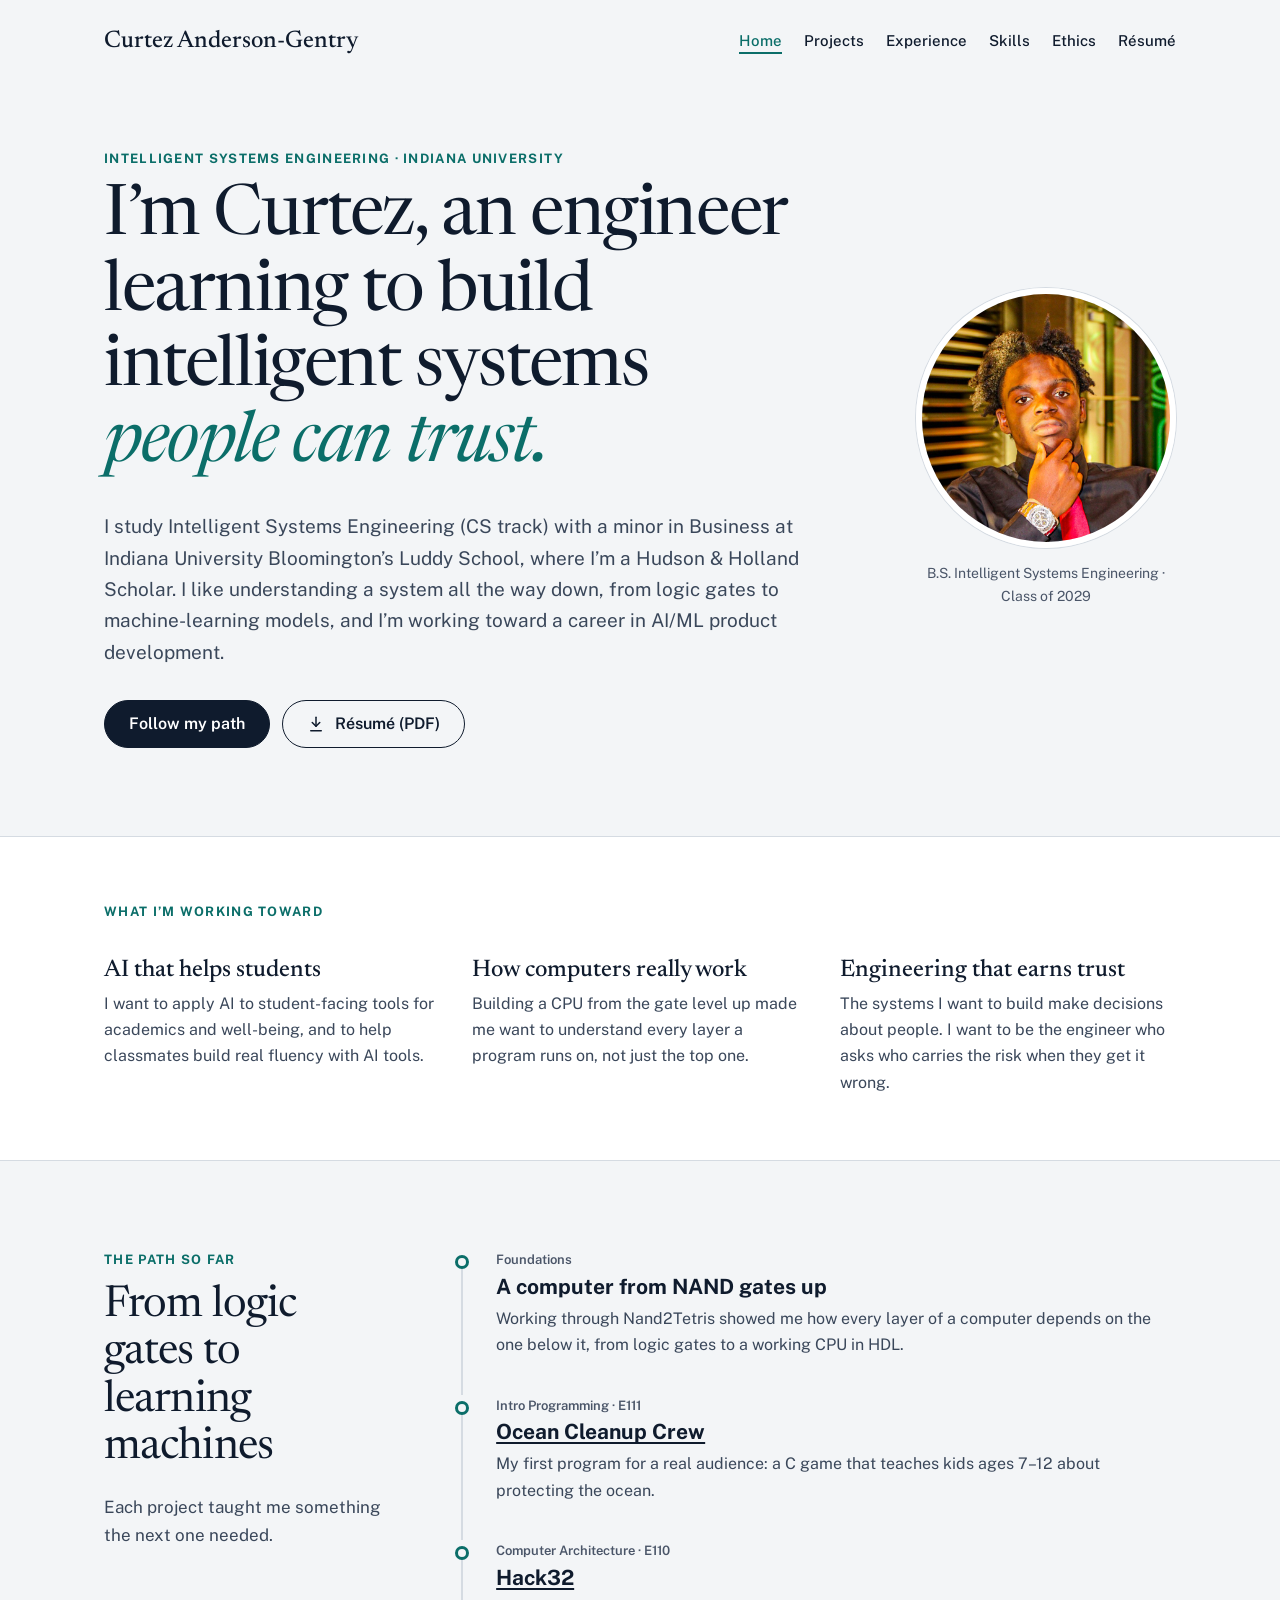
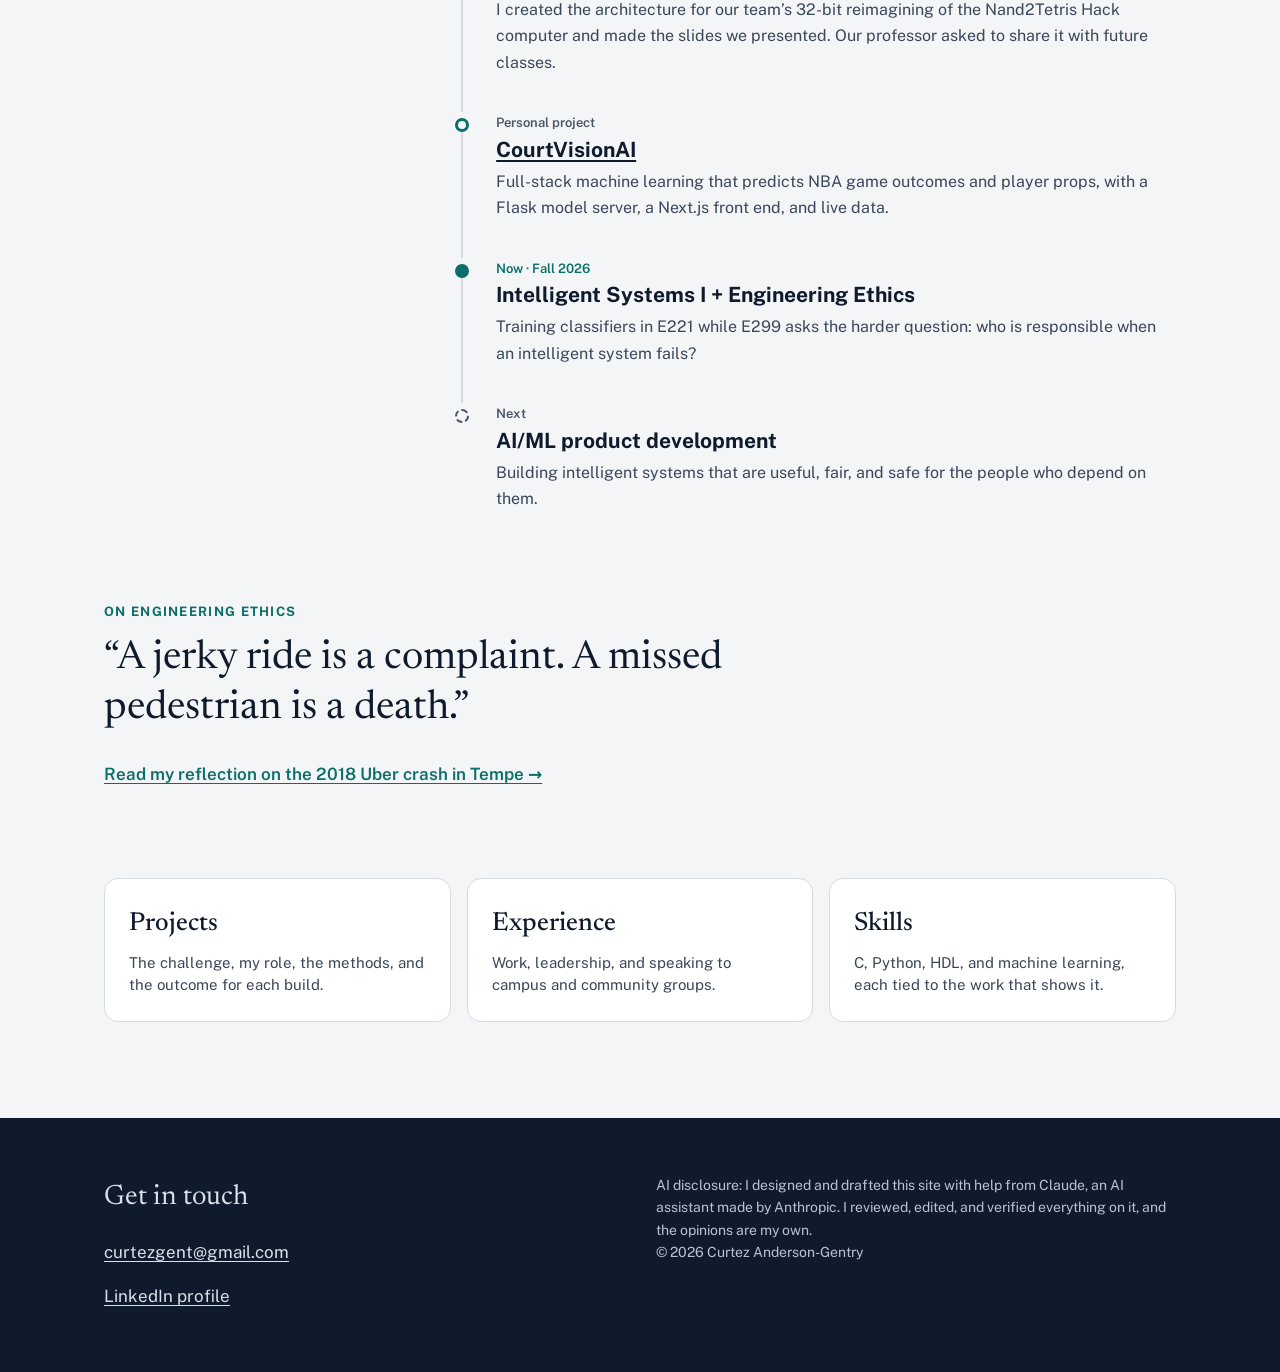
==== index.html @ be0891ab "Add files via upload" ====
<!doctype html>
<html lang="en">
<head>
  <meta charset="utf-8">
  <meta name="viewport" content="width=device-width, initial-scale=1, viewport-fit=cover">
  <title>Curtez Anderson-Gentry Portfolio</title>
  <meta name="description" content="Curtez Anderson-Gentry is an Intelligent Systems Engineering student at Indiana University working toward AI/ML product development.">
  <meta name="author" content="Curtez Anderson-Gentry">
  <link rel="icon" href="assets/img/favicon.svg" type="image/svg+xml">
  <link rel="preconnect" href="https://fonts.googleapis.com">
  <link rel="preconnect" href="https://fonts.gstatic.com" crossorigin>
  <link rel="stylesheet" href="https://fonts.googleapis.com/css2?family=Newsreader:ital,opsz,wght@0,6..72,400;0,6..72,500;1,6..72,400&amp;family=Public+Sans:wght@400;500;600;700&amp;display=swap">
  <link rel="stylesheet" href="assets/css/style.css">
</head>
<body>
  <a class="skip-link" href="#main">Skip to content</a>

  <header class="site-header">
    <div class="wrap">
      <a class="site-name" href="index.html">Curtez Anderson-Gentry</a>
      <nav class="site-nav" aria-label="Main">
        <ul>
          <li><a href="index.html" aria-current="page">Home</a></li>
          <li><a href="projects.html">Projects</a></li>
          <li><a href="experience.html">Experience</a></li>
          <li><a href="skills.html">Skills</a></li>
          <li><a href="ethics.html">Ethics</a></li>
          <li><a href="resume.html">Résumé</a></li>
        </ul>
      </nav>
    </div>
  </header>

  <main id="main">

    <div class="wrap">
      <section class="hero" aria-labelledby="hero-title">
        <div class="hero-text">
          <p class="eyebrow">Intelligent Systems Engineering · Indiana University</p>
          <h1 id="hero-title" class="display">I’m Curtez, an engineer learning to build intelligent systems <em>people can trust.</em></h1>
          <p class="lede">I study Intelligent Systems Engineering (CS track) with a minor in Business at Indiana University Bloomington’s Luddy School, where I’m a Hudson &amp; Holland Scholar. I like understanding a system all the way down, from logic gates to machine-learning models, and I’m working toward a career in AI/ML product development.</p>
          <div class="actions">
            <a class="btn btn-primary" href="#path">Follow my path</a>
            <a class="btn btn-secondary" href="assets/Curtez_Anderson-Gentry_Resume.pdf"><svg aria-hidden="true" width="18" height="18" viewBox="0 0 24 24" fill="none" stroke="currentColor" stroke-width="2" stroke-linecap="round" stroke-linejoin="round"><path d="M12 3v12"></path><path d="M7 10l5 5 5-5"></path><path d="M5 21h14"></path></svg>Résumé (PDF)</a>
          </div>
        </div>
        <figure class="hero-photo">
          <img src="assets/img/headshot.jpg" width="800" height="800" alt="Curtez Anderson-Gentry in a black dress shirt and red tie, resting his chin on his hand.">
          <figcaption>B.S. Intelligent Systems Engineering · Class of 2029</figcaption>
        </figure>
      </section>
    </div>

    <section class="band" aria-labelledby="interests-title">
      <div class="wrap interests">
        <h2 id="interests-title" class="eyebrow">What I’m working toward</h2>
        <div class="interest">
          <h3>AI that helps students</h3>
          <p>I want to apply AI to student-facing tools for academics and well-being, and to help classmates build real fluency with AI tools.</p>
        </div>
        <div class="interest">
          <h3>How computers really work</h3>
          <p>Building a CPU from the gate level up made me want to understand every layer a program runs on, not just the top one.</p>
        </div>
        <div class="interest">
          <h3>Engineering that earns trust</h3>
          <p>The systems I want to build make decisions about people. I want to be the engineer who asks who carries the risk when they get it wrong.</p>
        </div>
      </div>
    </section>

    <div class="wrap">
      <section id="path" class="path" aria-labelledby="path-title">
        <div class="path-intro">
          <p class="eyebrow">The path so far</p>
          <h2 id="path-title" class="display">From logic gates to learning machines</h2>
          <p>Each project taught me something the next one needed.</p>
        </div>
        <ol class="timeline">
          <li>
            <div class="marker" aria-hidden="true"><span class="dot"></span><span class="rail"></span></div>
            <div class="body">
              <p class="when">Foundations</p>
              <h3>A computer from NAND gates up</h3>
              <p>Working through Nand2Tetris showed me how every layer of a computer depends on the one below it, from logic gates to a working CPU in HDL.</p>
            </div>
          </li>
          <li>
            <div class="marker" aria-hidden="true"><span class="dot"></span><span class="rail"></span></div>
            <div class="body">
              <p class="when">Intro Programming · E111</p>
              <h3><a href="projects.html#ocean-cleanup-crew">Ocean Cleanup Crew</a></h3>
              <p>My first program for a real audience: a C game that teaches kids ages 7–12 about protecting the ocean.</p>
            </div>
          </li>
          <li>
            <div class="marker" aria-hidden="true"><span class="dot"></span><span class="rail"></span></div>
            <div class="body">
              <p class="when">Computer Architecture · E110</p>
              <h3><a href="projects.html#hack32">Hack32</a></h3>
              <p>I created the architecture for our team’s 32-bit reimagining of the Nand2Tetris Hack computer and made the slides we presented. Our professor asked to share it with future classes.</p>
            </div>
          </li>
          <li>
            <div class="marker" aria-hidden="true"><span class="dot"></span><span class="rail"></span></div>
            <div class="body">
              <p class="when">Personal project</p>
              <h3><a href="projects.html#courtvisionai">CourtVisionAI</a></h3>
              <p>Full-stack machine learning that predicts NBA game outcomes and player props, with a Flask model server, a Next.js front end, and live data.</p>
            </div>
          </li>
          <li class="now">
            <div class="marker" aria-hidden="true"><span class="dot"></span><span class="rail"></span></div>
            <div class="body">
              <p class="when">Now · Fall 2026</p>
              <h3>Intelligent Systems I + Engineering Ethics</h3>
              <p>Training classifiers in E221 while E299 asks the harder question: who is responsible when an intelligent system fails?</p>
            </div>
          </li>
          <li class="next">
            <div class="marker" aria-hidden="true"><span class="dot"></span></div>
            <div class="body">
              <p class="when">Next</p>
              <h3>AI/ML product development</h3>
              <p>Building intelligent systems that are useful, fair, and safe for the people who depend on them.</p>
            </div>
          </li>
        </ol>
      </section>

      <section class="teaser" aria-labelledby="teaser-title">
        <h2 id="teaser-title" class="eyebrow">On engineering ethics</h2>
        <blockquote>
          <p>“A jerky ride is a complaint. A missed pedestrian is a death.”</p>
        </blockquote>
        <a href="ethics.html">Read my reflection on the 2018 Uber crash in Tempe →</a>
      </section>

      <nav class="tiles" aria-label="More about me">
        <a class="tile" href="projects.html"><strong>Projects</strong><span>The challenge, my role, the methods, and the outcome for each build.</span></a>
        <a class="tile" href="experience.html"><strong>Experience</strong><span>Work, leadership, and speaking to campus and community groups.</span></a>
        <a class="tile" href="skills.html"><strong>Skills</strong><span>C, Python, HDL, and machine learning, each tied to the work that shows it.</span></a>
      </nav>
    </div>
  </main>

  <footer class="site-footer">
    <div class="wrap">
      <div class="contact">
        <h2>Get in touch</h2>
        <ul>
          <li><a href="mailto:curtezgent@gmail.com">curtezgent@gmail.com</a></li>
          <li><a href="https://www.linkedin.com/in/curtez-gentry-0a7111399">LinkedIn profile</a></li>
        </ul>
      </div>
      <p class="fineprint">AI disclosure: I designed and drafted this site with help from Claude, an AI assistant made by Anthropic. I reviewed, edited, and verified everything on it, and the opinions are my own.<br>© 2026 Curtez Anderson-Gentry</p>
    </div>
  </footer>
</body>
</html>
---- assets/css/style.css ----
/* Curtez Anderson-Gentry · e-portfolio
   Layout: "Signal Path" — a single reading column with a story timeline on Home,
   serif display over a plain sans body, one teal accent on cool grey. */

:root {
  --bg: #F3F5F7;
  --surface: #FFFFFF;
  --ink: #0F1B2D;
  --ink-2: #3A475A;
  --muted: #4A5568;
  --line: #D5DBE2;
  --accent: #0B6E69;
  --accent-hover: #074B48;
  --placeholder: #E3E8EE;
  --footer-bg: #0F1B2D;
  --footer-ink: #D9E0E8;
  --footer-muted: #B9C4D0;
  --on-ink: #FFFFFF;

  --font-display: "Newsreader", Georgia, "Times New Roman", serif;
  --font-body: "Public Sans", system-ui, -apple-system, "Segoe UI", sans-serif;

  --wrap: 1120px;
  --gutter: clamp(16px, 4vw, 24px);
  --radius: 14px;
}

@media (prefers-color-scheme: dark) {
  :root:not([data-theme="light"]) {
    --bg: #0E1621;
    --surface: #152131;
    --ink: #E7EDF4;
    --ink-2: #B8C4D2;
    --muted: #A2AFBE;
    --line: #263547;
    --accent: #4FC3B8;
    --accent-hover: #86DDD4;
    --placeholder: #1C2A3C;
    --footer-bg: #08101A;
    --footer-ink: #D3DCE6;
    --footer-muted: #A2AFBE;
    --on-ink: #0E1621;
    color-scheme: dark;
  }
}
:root[data-theme="dark"] {
  --bg: #0E1621;
  --surface: #152131;
  --ink: #E7EDF4;
  --ink-2: #B8C4D2;
  --muted: #A2AFBE;
  --line: #263547;
  --accent: #4FC3B8;
  --accent-hover: #86DDD4;
  --placeholder: #1C2A3C;
  --footer-bg: #08101A;
  --footer-ink: #D3DCE6;
  --footer-muted: #A2AFBE;
  --on-ink: #0E1621;
  color-scheme: dark;
}

*, *::before, *::after { box-sizing: border-box; }

html { -webkit-text-size-adjust: 100%; }

body {
  margin: 0;
  background: var(--bg);
  color: var(--ink);
  font-family: var(--font-body);
  font-size: 17px;
  line-height: 1.65;
}

img { max-width: 100%; height: auto; display: block; }

a { color: var(--accent); text-underline-offset: 3px; }
a:hover { color: var(--accent-hover); }

:focus-visible {
  outline: 3px solid var(--accent);
  outline-offset: 3px;
  border-radius: 4px;
}

h1, h2, h3 { text-wrap: balance; }

.wrap {
  max-width: var(--wrap);
  margin-inline: auto;
  padding-inline: var(--gutter);
}

.skip-link {
  position: absolute;
  left: 12px;
  top: -60px;
  z-index: 10;
  padding: 10px 16px;
  background: var(--ink);
  color: var(--on-ink);
  border-radius: 8px;
  font-weight: 600;
}
.skip-link:focus { top: 12px; color: var(--on-ink); }

.visually-hidden {
  position: absolute !important;
  width: 1px; height: 1px;
  overflow: hidden;
  clip: rect(0 0 0 0);
  white-space: nowrap;
}

/* ---------- Header ---------- */
.site-header .wrap {
  display: flex;
  flex-wrap: wrap;
  align-items: center;
  justify-content: space-between;
  gap: 4px 24px;
  padding-block: 14px;
}
.site-name {
  font-family: var(--font-display);
  font-size: 24px;
  font-weight: 500;
  color: var(--ink);
  text-decoration: none;
  padding-block: 8px;
}
.site-name:hover { color: var(--ink); }
.site-nav ul {
  list-style: none;
  margin: 0;
  padding: 0;
  display: flex;
  flex-wrap: wrap;
  gap: 0 22px;
}
.site-nav a {
  display: inline-block;
  padding-block: 12px;
  color: var(--ink);
  font-size: 15px;
  font-weight: 500;
  text-decoration: none;
}
.site-nav a:hover { color: var(--accent); }
.site-nav a[aria-current="page"] {
  color: var(--accent);
  text-decoration: underline;
  text-decoration-thickness: 2px;
  text-underline-offset: 6px;
}

/* ---------- Shared type ---------- */
.eyebrow {
  margin: 0 0 12px;
  font-size: 13px;
  font-weight: 700;
  letter-spacing: 0.1em;
  text-transform: uppercase;
  color: var(--accent);
}
.display {
  margin: 0;
  font-family: var(--font-display);
  font-weight: 400;
  letter-spacing: -0.02em;
  line-height: 1.08;
}
.lede {
  margin: 0;
  max-width: 62ch;
  font-size: 19px;
  color: var(--ink-2);
}
.prose { max-width: 66ch; }
.prose p { margin: 0 0 1.1em; }
.prose h2 {
  margin: 1.8em 0 0.5em;
  font-family: var(--font-display);
  font-weight: 500;
  font-size: 30px;
  line-height: 1.2;
}

/* ---------- Buttons ---------- */
.actions { display: flex; flex-wrap: wrap; gap: 12px; }
.btn {
  display: inline-flex;
  align-items: center;
  gap: 10px;
  min-height: 48px;
  padding: 0 24px;
  border-radius: 999px;
  font-weight: 600;
  font-size: 16px;
  text-decoration: none;
  border: 1.5px solid var(--ink);
}
.btn svg { flex: none; }
.btn-primary { background: var(--ink); color: var(--on-ink); }
.btn-primary:hover { background: var(--accent); border-color: var(--accent); color: var(--on-ink); }
.btn-secondary { background: transparent; color: var(--ink); }
.btn-secondary:hover { border-color: var(--accent); color: var(--accent); }

/* ---------- Page header (inner pages) ---------- */
.page-head { padding-block: 56px 48px; }
.page-head .display { font-size: clamp(40px, 5.4vw, 64px); margin-bottom: 18px; }

/* ---------- Home: hero ---------- */
.hero {
  display: flex;
  flex-wrap: wrap;
  align-items: center;
  gap: 48px;
  padding-block: 64px 88px;
}
.hero-text { flex: 999 1 560px; min-width: 0; }
.hero .display { font-size: clamp(40px, 5.6vw, 70px); }
.hero .display em { color: var(--accent); }
.hero .lede { margin-top: 28px; }
.hero .actions { margin-top: 32px; }
.hero-photo {
  flex: 1 1 260px;
  display: flex;
  flex-direction: column;
  align-items: center;
  gap: 14px;
  margin: 0;
}
.hero-photo img {
  width: min(280px, 100%);
  aspect-ratio: 1;
  object-fit: cover;
  border-radius: 999px;
  border: 6px solid var(--surface);
  box-shadow: 0 0 0 1px var(--line);
}
.hero-photo figcaption {
  font-size: 14px;
  color: var(--muted);
  text-align: center;
}

/* ---------- Home: interests ---------- */
.band {
  background: var(--surface);
  border-block: 1px solid var(--line);
}
.interests {
  display: grid;
  grid-template-columns: repeat(auto-fit, minmax(260px, 1fr));
  gap: 32px;
  padding-block: 64px;
}
.interests h2 { grid-column: 1 / -1; margin: 0; }
.interest h3 {
  margin: 0 0 6px;
  font-family: var(--font-display);
  font-size: 24px;
  font-weight: 500;
  line-height: 1.25;
}
.interest p { margin: 0; color: var(--ink-2); font-size: 16px; }

/* ---------- Home: timeline ---------- */
.path {
  display: flex;
  flex-wrap: wrap;
  gap: 40px 64px;
  padding-block: 88px;
}
.path-intro { flex: 1 1 280px; }
.path-intro .display { font-size: clamp(34px, 4vw, 44px); }
.path-intro p:last-child { margin: 20px 0 0; color: var(--ink-2); }
.timeline {
  flex: 999 1 560px;
  min-width: 0;
  list-style: none;
  margin: 0;
  padding: 0;
}
.timeline li {
  display: grid;
  grid-template-columns: 28px minmax(0, 1fr);
  gap: 20px;
}
.timeline .marker {
  display: flex;
  flex-direction: column;
  align-items: center;
}
.timeline .dot {
  width: 14px;
  height: 14px;
  margin-top: 6px;
  border-radius: 999px;
  border: 3px solid var(--accent);
  background: var(--bg);
}
.timeline .rail { flex-grow: 1; width: 2px; background: var(--line); }
.timeline .now .dot { background: var(--accent); }
.timeline .next .dot { border: 2px dashed var(--muted); }
.timeline .body { padding-bottom: 36px; }
.timeline li:last-child .body { padding-bottom: 0; }
.timeline .when {
  margin: 0 0 2px;
  font-size: 13px;
  font-weight: 600;
  color: var(--muted);
}
.timeline .now .when { color: var(--accent); }
.timeline h3 { margin: 0 0 6px; font-size: 21px; line-height: 1.3; }
.timeline h3 a { color: var(--ink); }
.timeline h3 a:hover { color: var(--accent); }
.timeline .body p:last-child { margin: 0; color: var(--ink-2); font-size: 16px; }

/* ---------- Home: ethics teaser + tiles ---------- */
.teaser { padding-block: 0 40px; }
.teaser blockquote p { margin: 0; }
.teaser blockquote {
  margin: 0;
  max-width: 30ch;
  font-family: var(--font-display);
  font-size: clamp(28px, 3.4vw, 40px);
  line-height: 1.25;
}
.teaser a { display: inline-block; margin-top: 16px; padding-block: 10px; font-weight: 600; }
.tiles {
  display: grid;
  grid-template-columns: repeat(auto-fit, minmax(240px, 1fr));
  gap: 16px;
  padding-block: 40px 96px;
}
.tile {
  display: flex;
  flex-direction: column;
  gap: 6px;
  padding: 24px;
  background: var(--surface);
  border: 1px solid var(--line);
  border-radius: var(--radius);
  color: var(--ink);
  text-decoration: none;
}
.tile:hover { border-color: var(--accent); color: var(--ink); }
.tile strong { font-family: var(--font-display); font-weight: 500; font-size: 26px; }
.tile span { font-size: 15px; line-height: 1.5; color: var(--ink-2); }

/* ---------- Projects ---------- */
.project {
  display: grid;
  grid-template-columns: repeat(auto-fit, minmax(min(100%, 420px), 1fr));
  gap: 32px 48px;
  padding-block: 56px;
  border-top: 1px solid var(--line);
}
.project-head { grid-column: 1 / -1; }
.project-head .meta { margin: 0 0 6px; font-size: 14px; font-weight: 600; color: var(--muted); }
.project-head h2 {
  margin: 0;
  font-family: var(--font-display);
  font-weight: 500;
  font-size: clamp(30px, 3.6vw, 40px);
  line-height: 1.15;
}
.project-head .summary { margin: 12px 0 0; max-width: 62ch; color: var(--ink-2); font-size: 18px; }
.figure { margin: 0; }
.figure .placeholder {
  aspect-ratio: 16 / 10;
  max-width: 100%;
  border-radius: var(--radius);
  background: var(--placeholder);
  border: 1px dashed var(--line);
  display: flex;
  align-items: center;
  justify-content: center;
  padding: 24px;
  text-align: center;
  color: var(--muted);
  font-size: 15px;
}
.figure img { border-radius: var(--radius); border: 1px solid var(--line); }
.figure figcaption { margin-top: 10px; font-size: 14px; color: var(--muted); }
.facts { margin: 0; display: grid; gap: 18px; }
.facts dt {
  font-size: 13px;
  font-weight: 700;
  letter-spacing: 0.08em;
  text-transform: uppercase;
  color: var(--accent);
}
.facts dd { margin: 4px 0 0; color: var(--ink-2); }
.facts dd ul { margin: 4px 0 0; padding-left: 1.2em; }
.tags {
  list-style: none;
  margin: 8px 0 0;
  padding: 0;
  display: flex;
  flex-wrap: wrap;
  gap: 8px;
}
.tags li {
  padding: 3px 12px;
  border: 1px solid var(--line);
  border-radius: 999px;
  font-size: 14px;
  font-weight: 600;
  color: var(--ink);
  background: var(--surface);
}
.also { padding-block: 56px 96px; border-top: 1px solid var(--line); }
.also h2 { margin: 0 0 20px; font-family: var(--font-display); font-weight: 500; font-size: 30px; }
.also ul { margin: 0; padding: 0; list-style: none; display: grid; gap: 16px; }
.also li { max-width: 70ch; color: var(--ink-2); }
.also li strong { color: var(--ink); }

/* ---------- Experience ---------- */
.xp-section { padding-block: 48px; border-top: 1px solid var(--line); }
.xp-section > h2 {
  margin: 0 0 8px;
  line-height: 1.2;
  font-family: var(--font-display);
  font-weight: 500;
  font-size: 34px;
}
.xp-section > p { margin: 0 0 24px; color: var(--ink-2); max-width: 62ch; }
.xp-list { list-style: none; margin: 0; padding: 0; display: grid; gap: 20px; }
.xp {
  display: grid;
  grid-template-columns: minmax(0, 200px) minmax(0, 1fr);
  gap: 8px 32px;
  padding: 24px;
  background: var(--surface);
  border: 1px solid var(--line);
  border-radius: var(--radius);
}
.xp .dates {
  margin: 0;
  font-size: 14px;
  font-weight: 600;
  color: var(--muted);
  font-variant-numeric: tabular-nums;
}
.xp h3 { margin: 0; font-size: 21px; line-height: 1.3; }
.xp .role { margin: 2px 0 12px; color: var(--accent); font-weight: 600; }
.xp h4 {
  margin: 14px 0 4px;
  font-size: 13px;
  font-weight: 700;
  letter-spacing: 0.08em;
  text-transform: uppercase;
  color: var(--muted);
}
.xp ul { margin: 0; padding-left: 1.2em; color: var(--ink-2); }
.xp p { margin: 0; color: var(--ink-2); }
.xp-compact { display: grid; gap: 10px; margin: 0; padding: 0; list-style: none; }
.xp-compact li {
  display: grid;
  grid-template-columns: minmax(0, 200px) minmax(0, 1fr);
  gap: 4px 32px;
  padding-block: 12px;
  border-bottom: 1px solid var(--line);
}
.xp-compact .dates { font-size: 14px; font-weight: 600; color: var(--muted); font-variant-numeric: tabular-nums; }
.xp-compact p { margin: 0; color: var(--ink-2); }
.xp-compact strong { color: var(--ink); }
@media (max-width: 640px) {
  .xp, .xp-compact li { grid-template-columns: minmax(0, 1fr); }
}

/* ---------- Skills ---------- */
.skill-group { padding-block: 48px; border-top: 1px solid var(--line); }
.skill-group:last-child { padding-bottom: 96px; }
.skill-group h2 {
  margin: 0 0 20px;
  font-family: var(--font-display);
  font-weight: 500;
  font-size: 34px;
  line-height: 1.2;
}
.skill-table-wrap { overflow-x: auto; }
.skill-table {
  width: 100%;
  border-collapse: collapse;
  background: var(--surface);
  border: 1px solid var(--line);
  border-radius: var(--radius);
  overflow: hidden;
  font-size: 16px;
}
.skill-table th, .skill-table td {
  text-align: left;
  vertical-align: top;
  padding: 16px 20px;
  border-bottom: 1px solid var(--line);
}
.skill-table tr:last-child th, .skill-table tr:last-child td { border-bottom: 0; }
.skill-table thead th {
  font-size: 13px;
  font-weight: 700;
  letter-spacing: 0.08em;
  text-transform: uppercase;
  color: var(--muted);
  background: var(--bg);
}
.skill-table tbody th { width: 26%; font-weight: 700; color: var(--ink); }
.skill-table td { color: var(--ink-2); }
@media (max-width: 640px) {
  .skill-table, .skill-table tbody, .skill-table tr, .skill-table th, .skill-table td { display: block; width: 100%; }
  .skill-table thead { position: absolute; width: 1px; height: 1px; overflow: hidden; clip: rect(0 0 0 0); }
  .skill-table tbody th { width: 100%; padding-bottom: 4px; border-bottom: 0; }
  .skill-table td { padding-top: 0; }
}

/* ---------- Ethics ---------- */
.ethics-layout {
  display: flex;
  flex-wrap: wrap;
  gap: 40px 64px;
  padding-block: 8px 96px;
  align-items: flex-start;
}
.ethics-layout .prose { flex: 999 1 560px; min-width: 0; font-size: 18px; }
.case-box {
  flex: 1 1 280px;
  min-width: 0;
  position: sticky;
  top: calc(env(safe-area-inset-top, 0px) + 24px);
  padding: 24px;
  background: var(--surface);
  border: 1px solid var(--line);
  border-radius: var(--radius);
  font-size: 15px;
}
.case-box h2 { margin: 0 0 12px; font-family: var(--font-display); font-weight: 500; font-size: 24px; }
.case-box dl { margin: 0; display: grid; gap: 12px; }
.case-box dt { font-size: 12px; font-weight: 700; letter-spacing: 0.08em; text-transform: uppercase; color: var(--muted); }
.case-box dd { margin: 2px 0 0; color: var(--ink-2); }
.case-box .source { margin: 16px 0 0; font-size: 14px; color: var(--muted); }
.draft-note {
  padding: 20px 24px;
  border: 1px dashed var(--accent);
  border-radius: var(--radius);
  background: var(--surface);
  color: var(--ink-2);
}
.draft-note p:last-child { margin: 0; }
.wordcount { font-size: 14px; color: var(--muted); }

/* ---------- Résumé ---------- */
.resume-layout {
  display: flex;
  flex-wrap: wrap;
  gap: 40px 64px;
  padding-block: 0 96px;
  align-items: flex-start;
}
.resume-info { flex: 1 1 300px; min-width: 0; }
.resume-info .actions { margin-bottom: 20px; }
.resume-info p { color: var(--ink-2); }
.resume-preview { flex: 999 1 480px; min-width: 0; margin: 0; }
.resume-preview img {
  width: 100%;
  max-width: 680px;
  background: #FFFFFF;
  border: 1px solid var(--line);
  border-radius: 6px;
  box-shadow: 0 12px 32px -18px rgba(15, 27, 45, 0.35);
}
.resume-preview figcaption { margin-top: 10px; font-size: 14px; color: var(--muted); }

/* ---------- Footer ---------- */
.site-footer { background: var(--footer-bg); color: var(--footer-ink); }
.site-footer .wrap {
  display: flex;
  flex-wrap: wrap;
  justify-content: space-between;
  gap: 32px;
  padding-block: 56px;
}
.site-footer h2 {
  margin: 0 0 12px;
  font-family: var(--font-display);
  font-weight: 400;
  font-size: 28px;
  color: var(--footer-ink);
}
.site-footer ul { list-style: none; margin: 0; padding: 0; display: grid; gap: 4px; }
.site-footer a { color: var(--footer-ink); display: inline-block; padding-block: 6px; }
.site-footer a:hover { color: #FFFFFF; }
.site-footer .contact { flex: 1 1 320px; }
.site-footer .fineprint { flex: 1 1 360px; max-width: 520px; margin: 0; font-size: 14px; line-height: 1.6; color: var(--footer-muted); }

@media (prefers-reduced-motion: no-preference) {
  .btn, .tile, .site-nav a { transition: color .15s ease, background-color .15s ease, border-color .15s ease; }
}

/* Ethics essay extras */
.prose ul { margin: 0 0 1.1em; padding-left: 1.2em; display: grid; gap: 6px; }
.prose .sources {
  margin: 0;
  padding-left: 1.2em;
  display: grid;
  gap: 10px;
  font-size: 15px;
  line-height: 1.55;
  color: var(--ink-2);
}
.prose .ai-note {
  margin: 28px 0 0;
  padding: 16px 20px;
  background: var(--surface);
  border: 1px solid var(--line);
  border-radius: var(--radius);
  font-size: 15px;
  line-height: 1.55;
  color: var(--ink-2);
}

@media (max-width: 900px) {
  .case-box { order: -1; position: static; }
}
.facts dd .tags { padding-left: 0; }
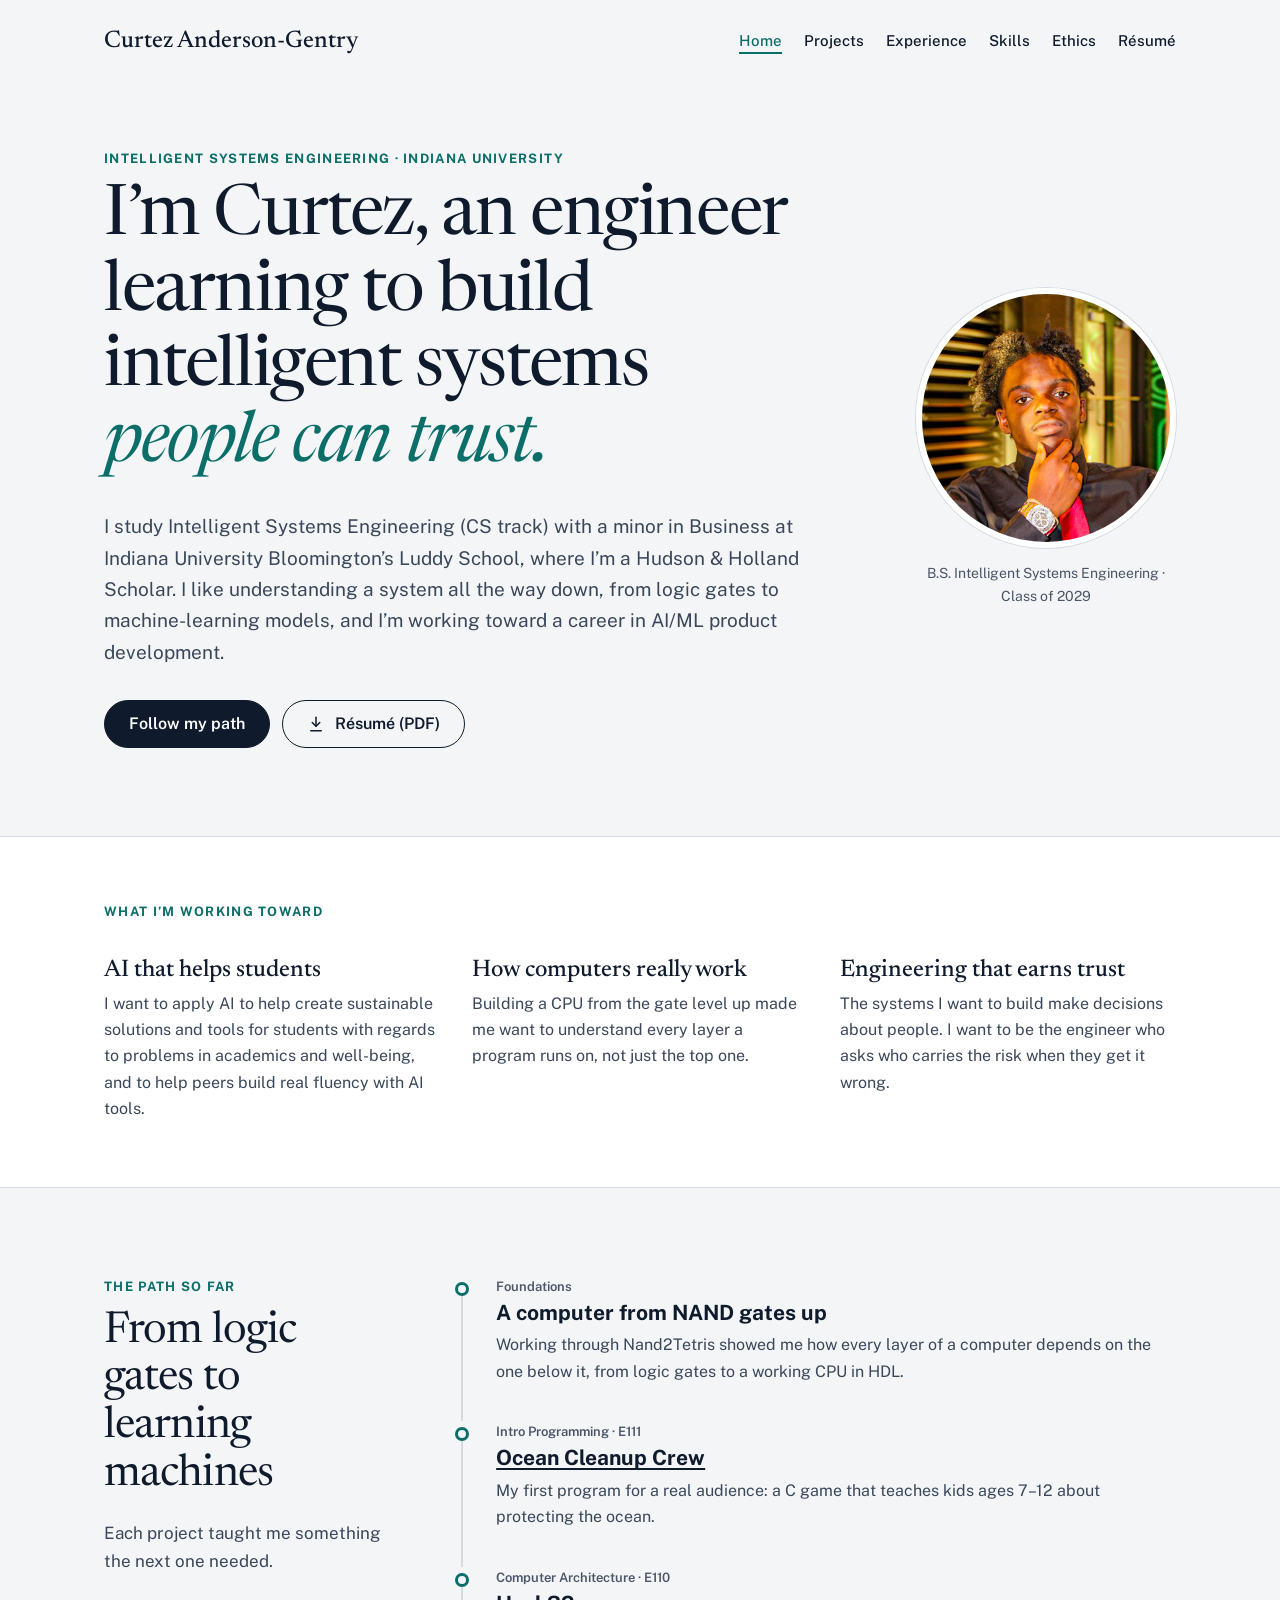
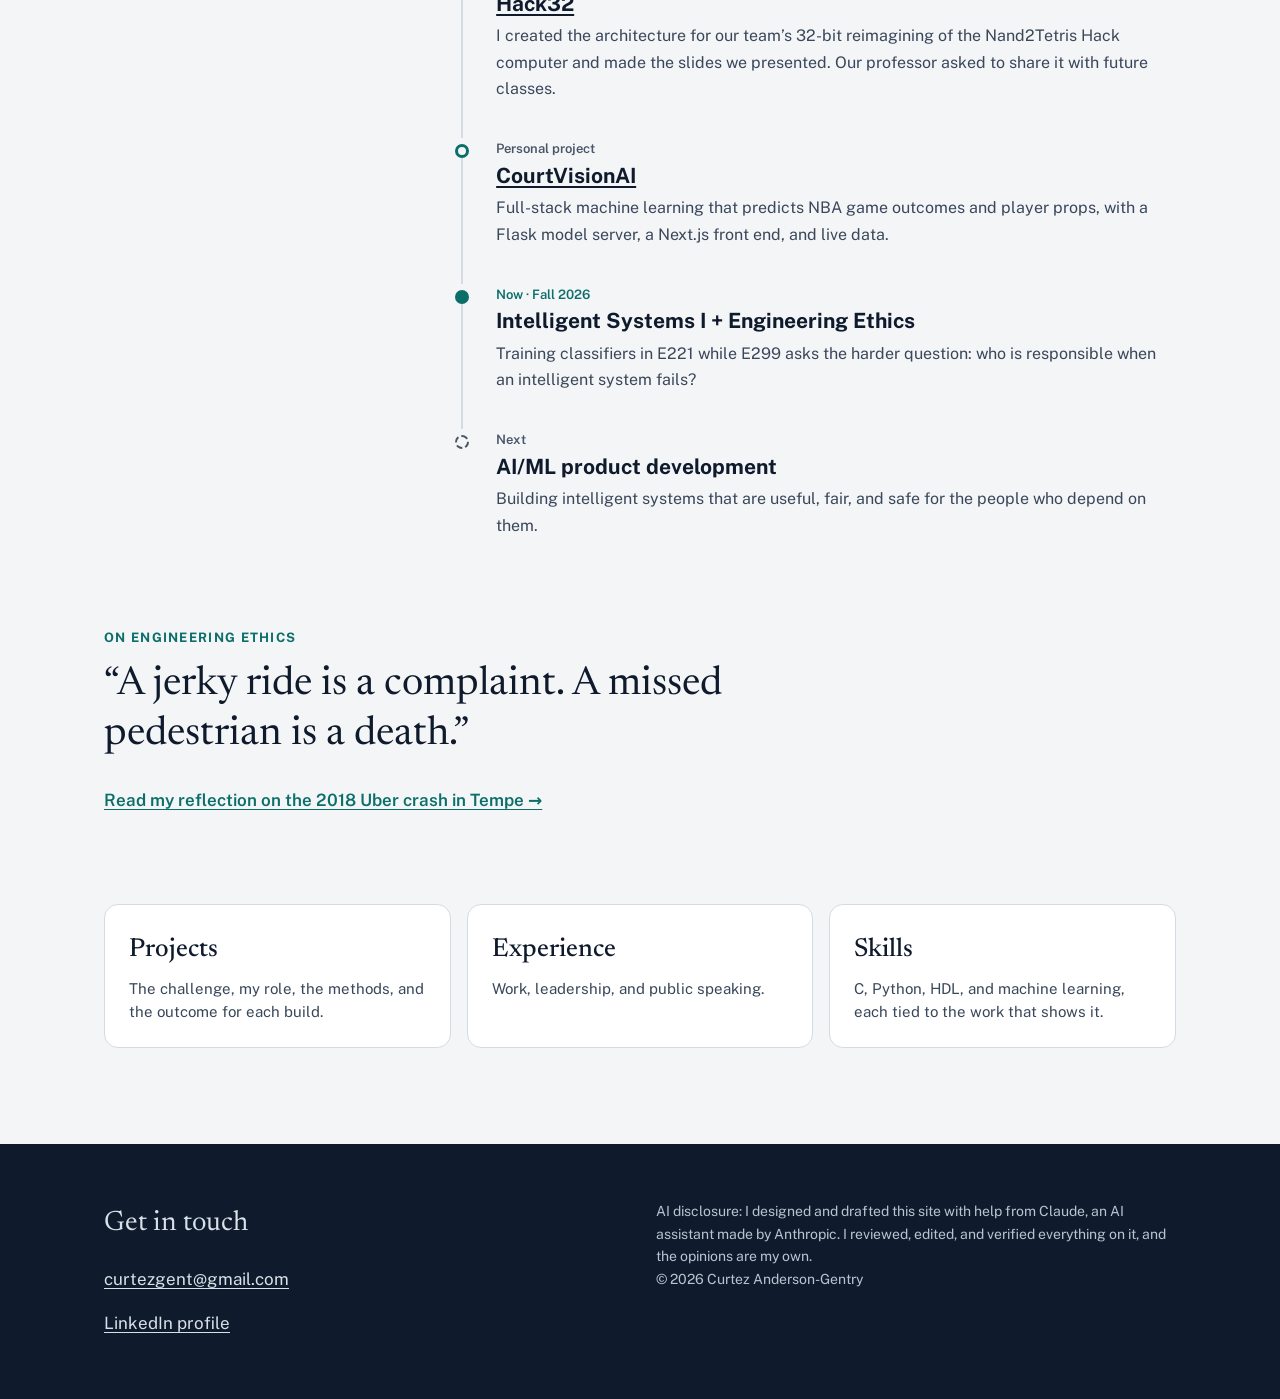
==== commit 7342ea8c: "Add files via upload" ====
--- a/index.html
+++ b/index.html
@@ -56,7 +56,7 @@
         <h2 id="interests-title" class="eyebrow">What I’m working toward</h2>
         <div class="interest">
           <h3>AI that helps students</h3>
-          <p>I want to apply AI to student-facing tools for academics and well-being, and to help classmates build real fluency with AI tools.</p>
+          <p>I want to apply AI to help create sustainable solutions and tools for students with regards to problems in academics and well-being, and to help peers build real fluency with AI tools.</p>
         </div>
         <div class="interest">
           <h3>How computers really work</h3>
@@ -138,7 +138,7 @@
 
       <nav class="tiles" aria-label="More about me">
         <a class="tile" href="projects.html"><strong>Projects</strong><span>The challenge, my role, the methods, and the outcome for each build.</span></a>
-        <a class="tile" href="experience.html"><strong>Experience</strong><span>Work, leadership, and speaking to campus and community groups.</span></a>
+        <a class="tile" href="experience.html"><strong>Experience</strong><span>Work, leadership, and public speaking.</span></a>
         <a class="tile" href="skills.html"><strong>Skills</strong><span>C, Python, HDL, and machine learning, each tied to the work that shows it.</span></a>
       </nav>
     </div>
